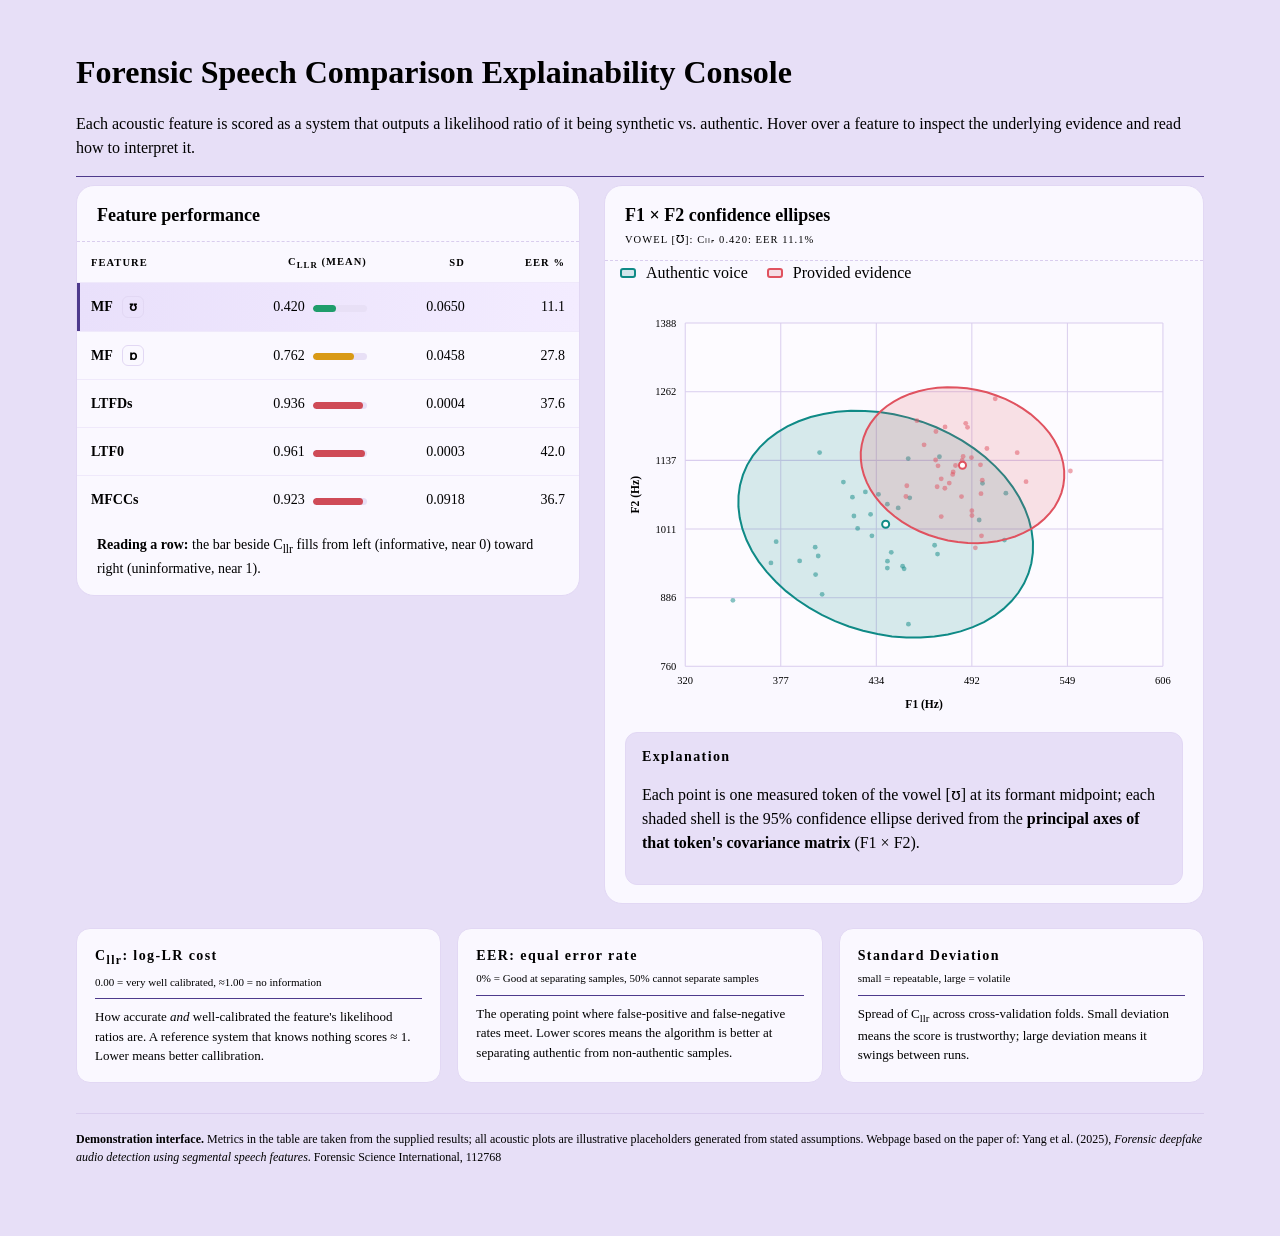
==== index.html @ aac00521 "rename index page" ====
<!DOCTYPE html>
<html lang="en">
<head>
<meta charset="UTF-8">
<title>Forensic Speech Comparison Explainability Console</title>
<link href="styles.css" rel="stylesheet">
</head>
<body>
<div class="wrap">

  <header>
    <h1>Forensic Speech Comparison Explainability Console</h1>
    <p class="sub">Each acoustic feature is scored as a system that outputs a likelihood ratio of it being synthetic vs. authentic. 
      Hover over a feature to inspect the underlying evidence and read how to interpret it.</p>
    <hr/>
  </header>

  <div class="grid">
    <section class="panel">
      <div class="panel-h">
        <h2>Feature performance</h2>
      </div>
      <table id="resultsTable">
        <thead>
          <tr>
            <th>Feature</th>
            <th>C<sub>llr</sub> (mean)</th>
            <th>SD</th>
            <th>EER %</th>
          </tr>
        </thead>
        <tbody><!-- filled by JS --></tbody>
      </table>
      <div class="note">
        <b>Reading a row:</b> the bar beside C<sub>llr</sub> fills from left (informative, near 0) toward right (uninformative, near 1).
      </div>
    </section>

    <section class="panel">
      <div class="viewer-h">
        <div class="viewer-title" id="viewerTitle">Acoustic evidence<small id="viewerSub">select a feature</small></div>
	  </div>
      <span><span class="swatch" style="background:var(--real-fill);border:2px solid var(--real)"></span>Authentic voice</span>
      <span><span class="swatch" style="background:var(--fake-fill);border:2px solid var(--fake)"></span>Provided evidence</span>
      <div class="plot-stage"><div id="plot"></div></div>
      <div class="interp" id="interp"></div>
    </section>
  </div>

  <div class="glossary">
    <div class="gcard">
      <h3>C<sub>llr</sub>: log-LR cost</h3>
      <div class="scale">0.00 = very well calibrated, ≈1.00 = no information</div>
      <hr/>
      <p>How accurate <em>and</em> well-calibrated the feature's likelihood ratios are. A reference system that knows nothing scores ≈ 1. Lower means better callibration.</p>
    </div>
    <div class="gcard">
      <h3>EER: equal error rate</h3>
      <div class="scale">0% = Good at separating samples, 50% cannot separate samples</div>
      <hr/>
      <p>The operating point where false-positive and false-negative rates meet. Lower scores means the algorithm is better at separating authentic from non-authentic samples.</p>
    </div>
    <div class="gcard">
      <h3>Standard Deviation</h3>
      <div class="scale">small = repeatable, large = volatile</div>
      <hr/>
      <p>Spread of C<sub>llr</sub> across cross-validation folds. Small deviation means the score is trustworthy; large deviation means it swings between runs.</p>
    </div>
  </div>

  <footer>
    <div><b>Demonstration interface.</b> Metrics in the table are taken from the supplied results; all acoustic plots are illustrative placeholders generated from stated assumptions. Webpage based on the paper of: Yang et al. (2025), <em>Forensic deepfake audio detection using segmental speech features</em>. Forensic Science International, 112768</div>
  </footer>
</div>
</body>
<script type="text/javascript" src="scripts.js"></script>
</html>
---- styles.css ----
:root{
    --light-purple:#e7dff7;
    --dark-purple:#4e3a8c;
    --card:#faf8ff;
    --card-edge:#e2d8f4;
    --real:#0f8a86;
    --real-fill:rgba(15,138,134,.16);
    --fake:#e0525f;
    --fake-fill:rgba(224,82,95,.16);
    --good:#1f9d6b;
    --mid:#d99a16;
    --weak:#cf4b57;
    --grid:#d9cdee;
  }

  *{box-sizing:border-box;}
  html,body{margin:0;padding:0;}
  body{
    background:var(--light-purple);
    min-height:100px;
    line-height:1.5;
  }
  .wrap{position:relative;z-index:1;max-width:1180px;margin:0 auto;padding:34px 26px 70px;}

  /* ---------- header ---------- */
  hr{
    border: none;
    height: 5px;
    color:var(--dark-purple); height: 1px;  background-color: var(--dark-purple);
  }
  h1{
    margin:14px 0 8px;
  }
  h1 em{color:var(--dark-purple);}

  h2{
    font-size:18px;margin:0;
  }

  h3{margin:0 0 4px;font-size:14px;letter-spacing:.1em;}

  .grid{display:grid;grid-template-columns:1.05fr 1.25fr;gap:24px;align-items:start;}
  @media(max-width:920px){.grid{grid-template-columns:1fr;}}

  .panel{
    background:var(--card);border:1px solid var(--card-edge);border-radius:18px;
    box-shadow:var(--shadow);overflow:hidden;
  }
  .panel-h{
    display:flex;justify-content:space-between;align-items:baseline;gap:12px;
    padding:16px 20px 12px;border-bottom:1px dashed var(--grid);
  }
  
  /* ---------- results table ---------- */
  table{width:100%;border-collapse:collapse;font-size:14px;}
  thead th{
    font-size:10.5px;letter-spacing:.1em;text-transform:uppercase;
    font-weight:600;text-align:right;padding:12px 14px 10px;white-space:nowrap;
  }
  thead th:first-child{text-align:left;}
  tbody tr{cursor:pointer;border-top:1px solid #efe9fb;}
  tbody tr td{padding:13px 14px;text-align:right;}
  tbody tr td:first-child{text-align:left; font-weight:600}
  tbody tr:hover{background:linear-gradient(90deg,#f1ebfd,#f7f3ff);}
  tbody tr.active{background:linear-gradient(90deg,#e9e0fb,#f3ecff);box-shadow:inset 3px 0 0 var(--dark-purple);}
  .vowel{display:inline-block;min-width:1.4em;text-align:center;border:1px solid var(--card-edge);
    border-radius:6px;padding:0 6px;margin-left:6px;font-size:13px;}

  .meter{display:inline-block;width:54px;height:7px;border-radius:4px;background:#e8e0f6;vertical-align:middle;margin-left:8px;overflow:hidden;}
  .meter > i{display:block;height:100%;border-radius:4px;}

  .note{font-size:14px;padding:12px 20px 16px;line-height:1.45;}

  /* ---------- viewer ---------- */
  .viewer-h{display:flex;justify-content:space-between;align-items:center;gap:10px;flex-wrap:wrap;
    padding:16px 20px 12px;border-bottom:1px dashed var(--grid);}
  .viewer-title{font-size:18px;font-weight:600;}
  .viewer-title small{display:block;font-size:10.5px;letter-spacing:.1em;
    text-transform:uppercase;font-weight:400;margin-top:3px;}

  .plot-stage{padding:14px 18px 4px;}
  svg.plot{width:100%;height:auto;display:block;}
  .swatch{width:16px;height:10px;border-radius:3px;display:inline-block; margin-left: 15px;margin-right: 10px;}

  .interp{margin:8px 20px 18px;background:var(--light-purple);border:1px solid var(--card-edge);
    border-radius:12px 12px;padding:13px 16px;}

  /* ---------- glossary ---------- */
  .glossary{margin-top:24px;display:grid;grid-template-columns:repeat(3,1fr);gap:16px;}
  @media(max-width:760px){.glossary{grid-template-columns:1fr;}}
  .gcard{background:var(--card);border:1px solid var(--card-edge);border-radius:14px;padding:16px 18px;box-shadow:var(--shadow);}
  .gcard .scale{font-size:11px;margin-bottom:7px;}
  .gcard p{margin:0;font-size:13px;}

  footer{margin-top:30px;font-size:12px;border-top:1px solid var(--grid);padding-top:16px;
    display:flex;justify-content:space-between;gap:16px;flex-wrap:wrap;}
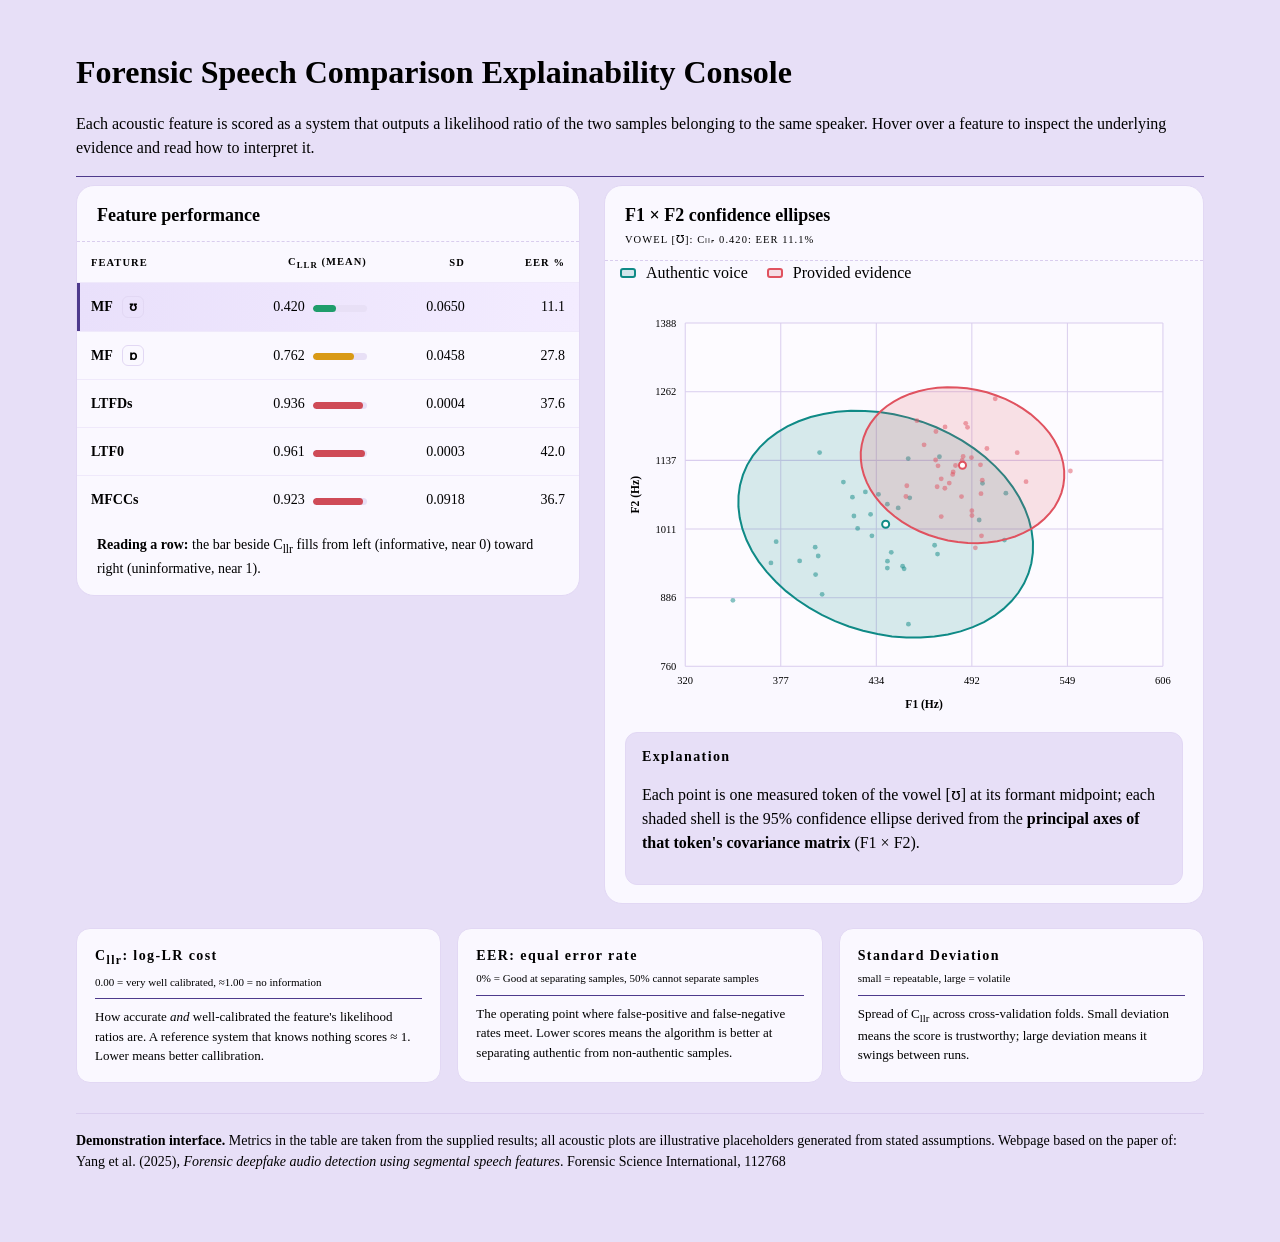
==== commit 22e0d9df: "change header text" ====
--- a/index.html
+++ b/index.html
@@ -10,7 +10,7 @@
 
   <header>
     <h1>Forensic Speech Comparison Explainability Console</h1>
-    <p class="sub">Each acoustic feature is scored as a system that outputs a likelihood ratio of it being synthetic vs. authentic. 
+    <p class="sub">Each acoustic feature is scored as a system that outputs a likelihood ratio of the two samples belonging to the same speaker. 
       Hover over a feature to inspect the underlying evidence and read how to interpret it.</p>
     <hr/>
   </header>
--- a/styles.css
+++ b/styles.css
@@ -92,5 +92,5 @@
   .gcard .scale{font-size:11px;margin-bottom:7px;}
   .gcard p{margin:0;font-size:13px;}
 
-  footer{margin-top:30px;font-size:12px;border-top:1px solid var(--grid);padding-top:16px;
+  footer{margin-top:30px;font-size:14px;border-top:1px solid var(--grid);padding-top:16px;
     display:flex;justify-content:space-between;gap:16px;flex-wrap:wrap;}
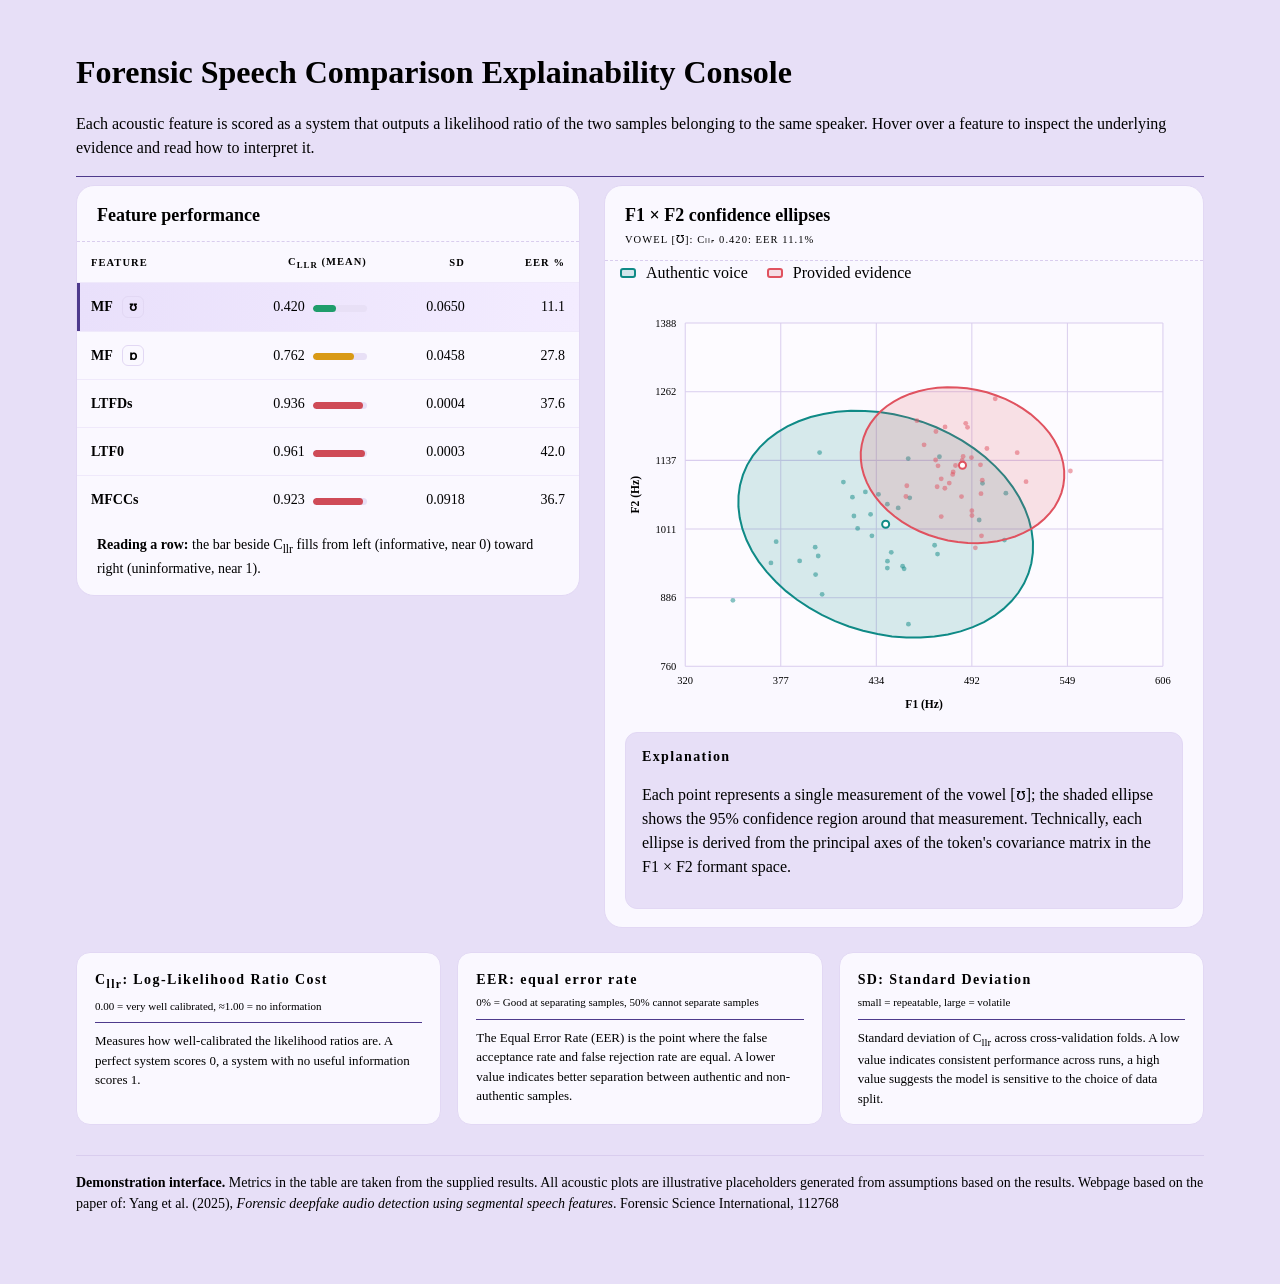
==== commit 2ae72317: "improve explanability texts" ====
--- a/index.html
+++ b/index.html
@@ -49,27 +49,27 @@
 
   <div class="glossary">
     <div class="gcard">
-      <h3>C<sub>llr</sub>: log-LR cost</h3>
+      <h3>C<sub>llr</sub>: Log-Likelihood Ratio Cost</h3>
       <div class="scale">0.00 = very well calibrated, ≈1.00 = no information</div>
       <hr/>
-      <p>How accurate <em>and</em> well-calibrated the feature's likelihood ratios are. A reference system that knows nothing scores ≈ 1. Lower means better callibration.</p>
+      <p>Measures how well-calibrated the likelihood ratios are. A perfect system scores 0, a system with no useful information scores 1.</p>
     </div>
     <div class="gcard">
       <h3>EER: equal error rate</h3>
       <div class="scale">0% = Good at separating samples, 50% cannot separate samples</div>
       <hr/>
-      <p>The operating point where false-positive and false-negative rates meet. Lower scores means the algorithm is better at separating authentic from non-authentic samples.</p>
+      <p>The Equal Error Rate (EER) is the point where the false acceptance rate and false rejection rate are equal. A lower value indicates better separation between authentic and non-authentic samples.</p>
     </div>
     <div class="gcard">
-      <h3>Standard Deviation</h3>
+      <h3>SD: Standard Deviation</h3>
       <div class="scale">small = repeatable, large = volatile</div>
       <hr/>
-      <p>Spread of C<sub>llr</sub> across cross-validation folds. Small deviation means the score is trustworthy; large deviation means it swings between runs.</p>
+      <p>Standard deviation of C<sub>llr</sub> across cross-validation folds. A low value indicates consistent performance across runs, a high value suggests the model is sensitive to the choice of data split.</p>
     </div>
   </div>
 
   <footer>
-    <div><b>Demonstration interface.</b> Metrics in the table are taken from the supplied results; all acoustic plots are illustrative placeholders generated from stated assumptions. Webpage based on the paper of: Yang et al. (2025), <em>Forensic deepfake audio detection using segmental speech features</em>. Forensic Science International, 112768</div>
+    <div><b>Demonstration interface.</b> Metrics in the table are taken from the supplied results. All acoustic plots are illustrative placeholders generated from assumptions based on the results. Webpage based on the paper of: Yang et al. (2025), <em>Forensic deepfake audio detection using segmental speech features</em>. Forensic Science International, 112768</div>
   </footer>
 </div>
 </body>
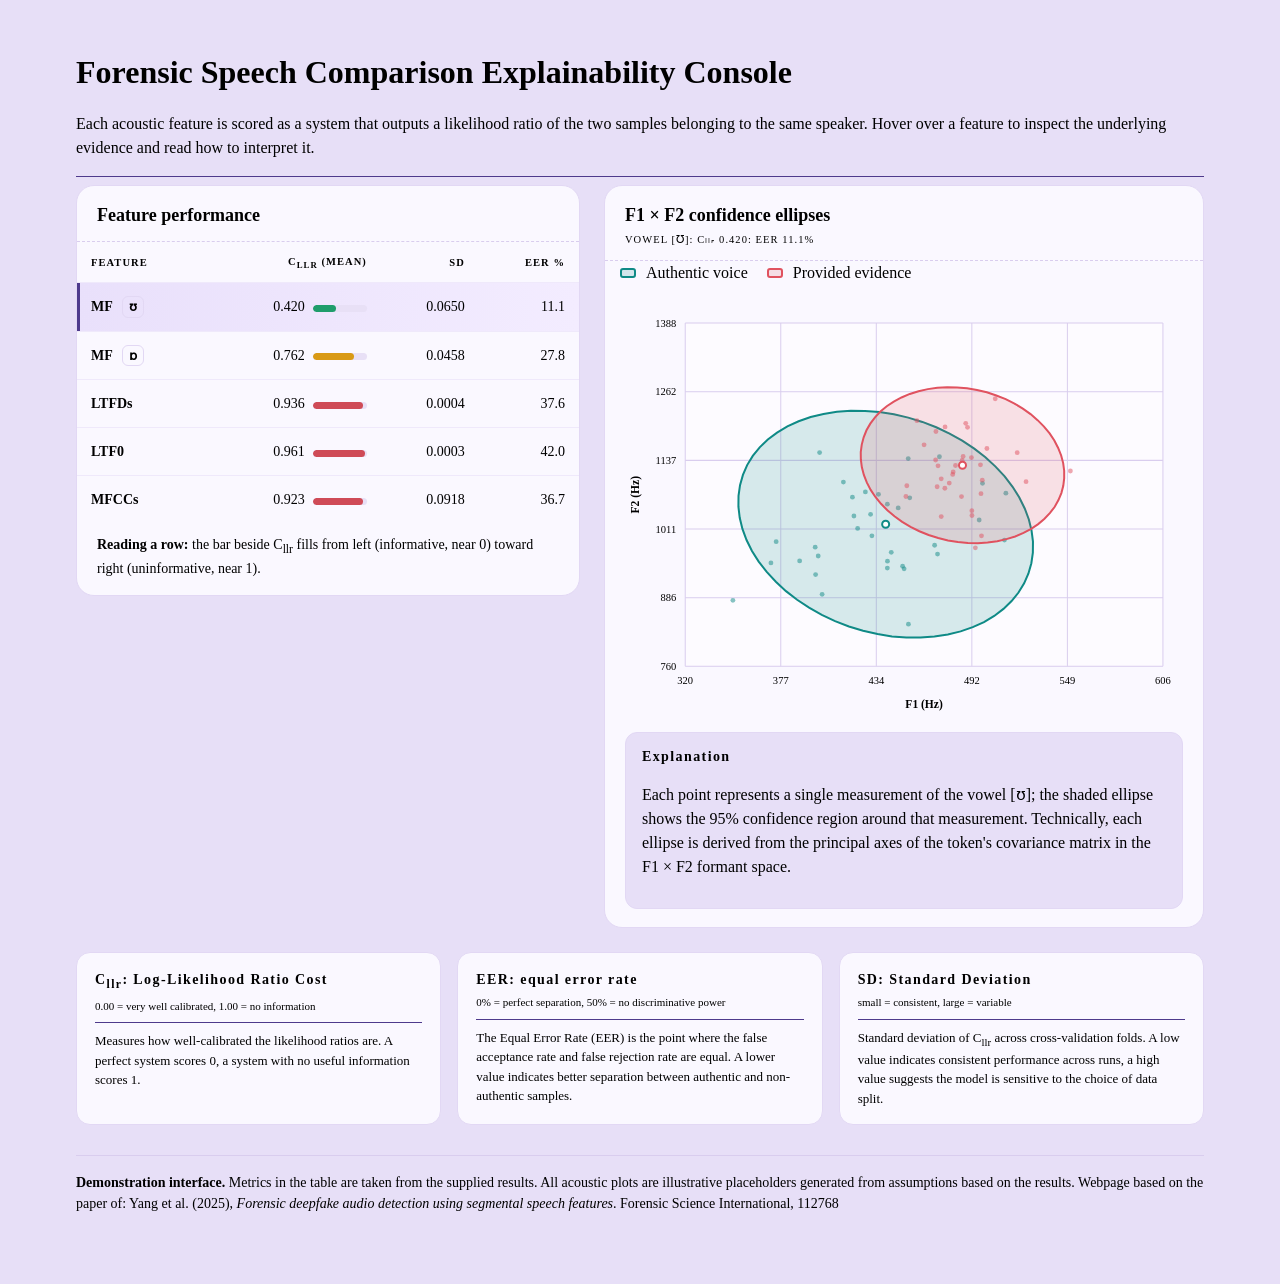
==== commit b04206da: "improve scales" ====
--- a/index.html
+++ b/index.html
@@ -50,19 +50,19 @@
   <div class="glossary">
     <div class="gcard">
       <h3>C<sub>llr</sub>: Log-Likelihood Ratio Cost</h3>
-      <div class="scale">0.00 = very well calibrated, ≈1.00 = no information</div>
+      <div class="scale">0.00 = very well calibrated, 1.00 = no information</div>
       <hr/>
       <p>Measures how well-calibrated the likelihood ratios are. A perfect system scores 0, a system with no useful information scores 1.</p>
     </div>
     <div class="gcard">
       <h3>EER: equal error rate</h3>
-      <div class="scale">0% = Good at separating samples, 50% cannot separate samples</div>
+      <div class="scale">0% = perfect separation, 50% = no discriminative power</div>
       <hr/>
       <p>The Equal Error Rate (EER) is the point where the false acceptance rate and false rejection rate are equal. A lower value indicates better separation between authentic and non-authentic samples.</p>
     </div>
     <div class="gcard">
       <h3>SD: Standard Deviation</h3>
-      <div class="scale">small = repeatable, large = volatile</div>
+      <div class="scale">small = consistent, large = variable</div>
       <hr/>
       <p>Standard deviation of C<sub>llr</sub> across cross-validation folds. A low value indicates consistent performance across runs, a high value suggests the model is sensitive to the choice of data split.</p>
     </div>
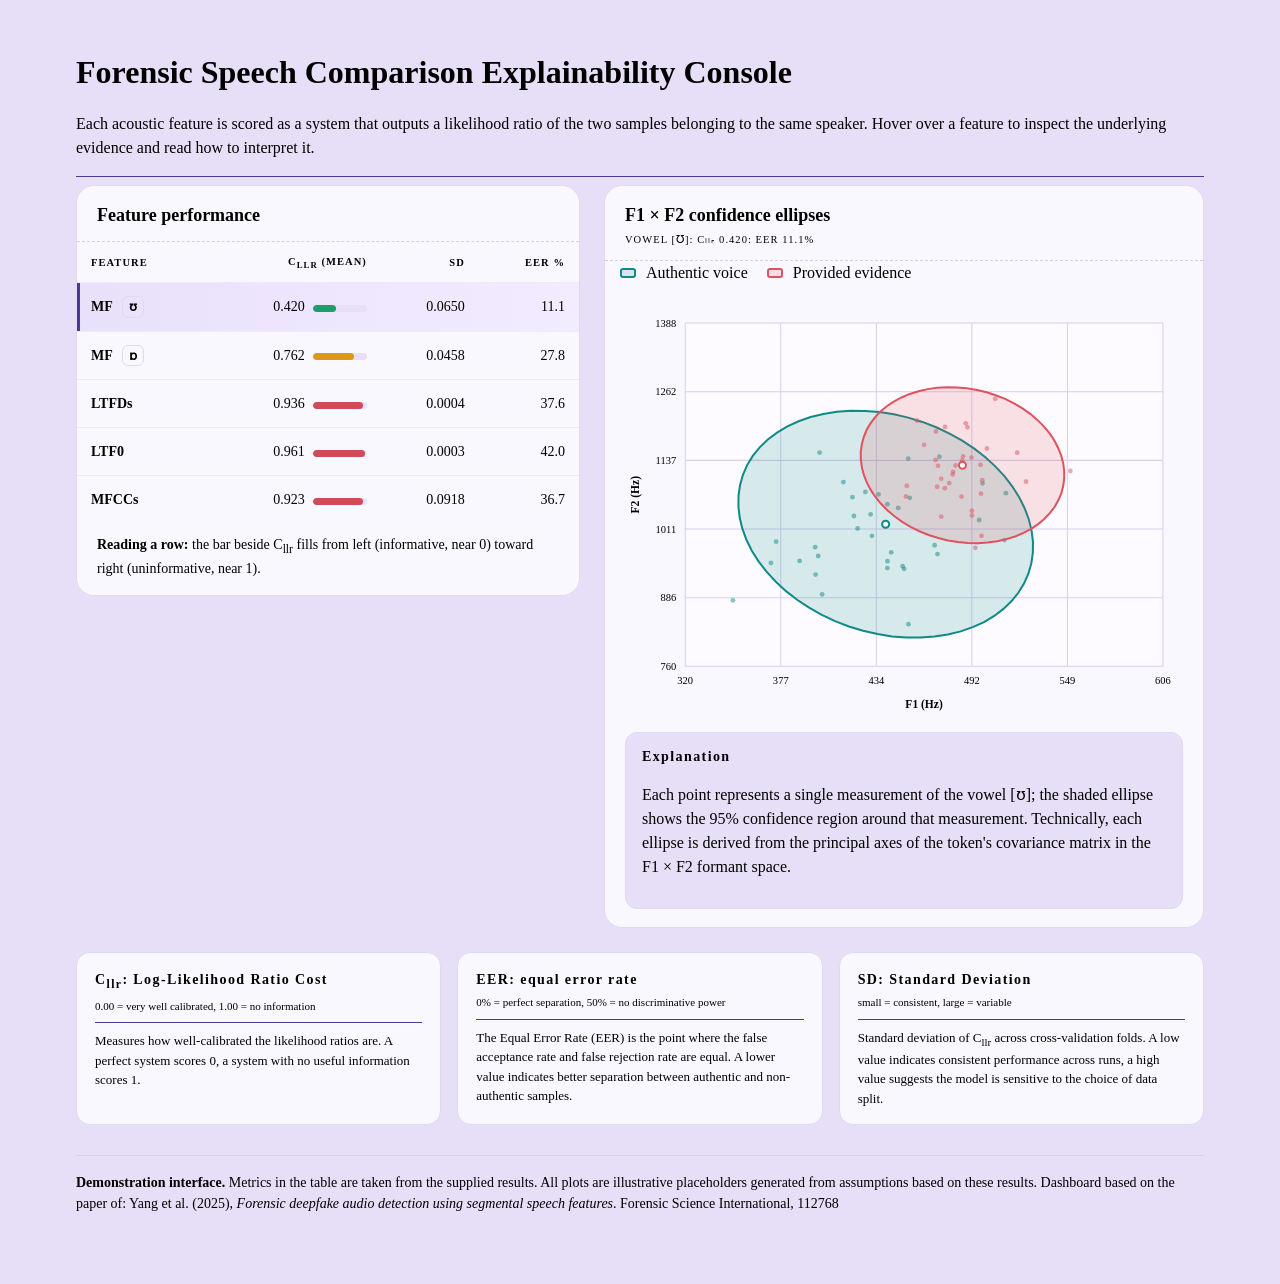
==== commit 597e5af7: "improve footer" ====
--- a/index.html
+++ b/index.html
@@ -69,7 +69,7 @@
   </div>
 
   <footer>
-    <div><b>Demonstration interface.</b> Metrics in the table are taken from the supplied results. All acoustic plots are illustrative placeholders generated from assumptions based on the results. Webpage based on the paper of: Yang et al. (2025), <em>Forensic deepfake audio detection using segmental speech features</em>. Forensic Science International, 112768</div>
+    <div><b>Demonstration interface.</b> Metrics in the table are taken from the supplied results. All plots are illustrative placeholders generated from assumptions based on these results. Dashboard based on the paper of: Yang et al. (2025), <em>Forensic deepfake audio detection using segmental speech features</em>. Forensic Science International, 112768</div>
   </footer>
 </div>
 </body>
